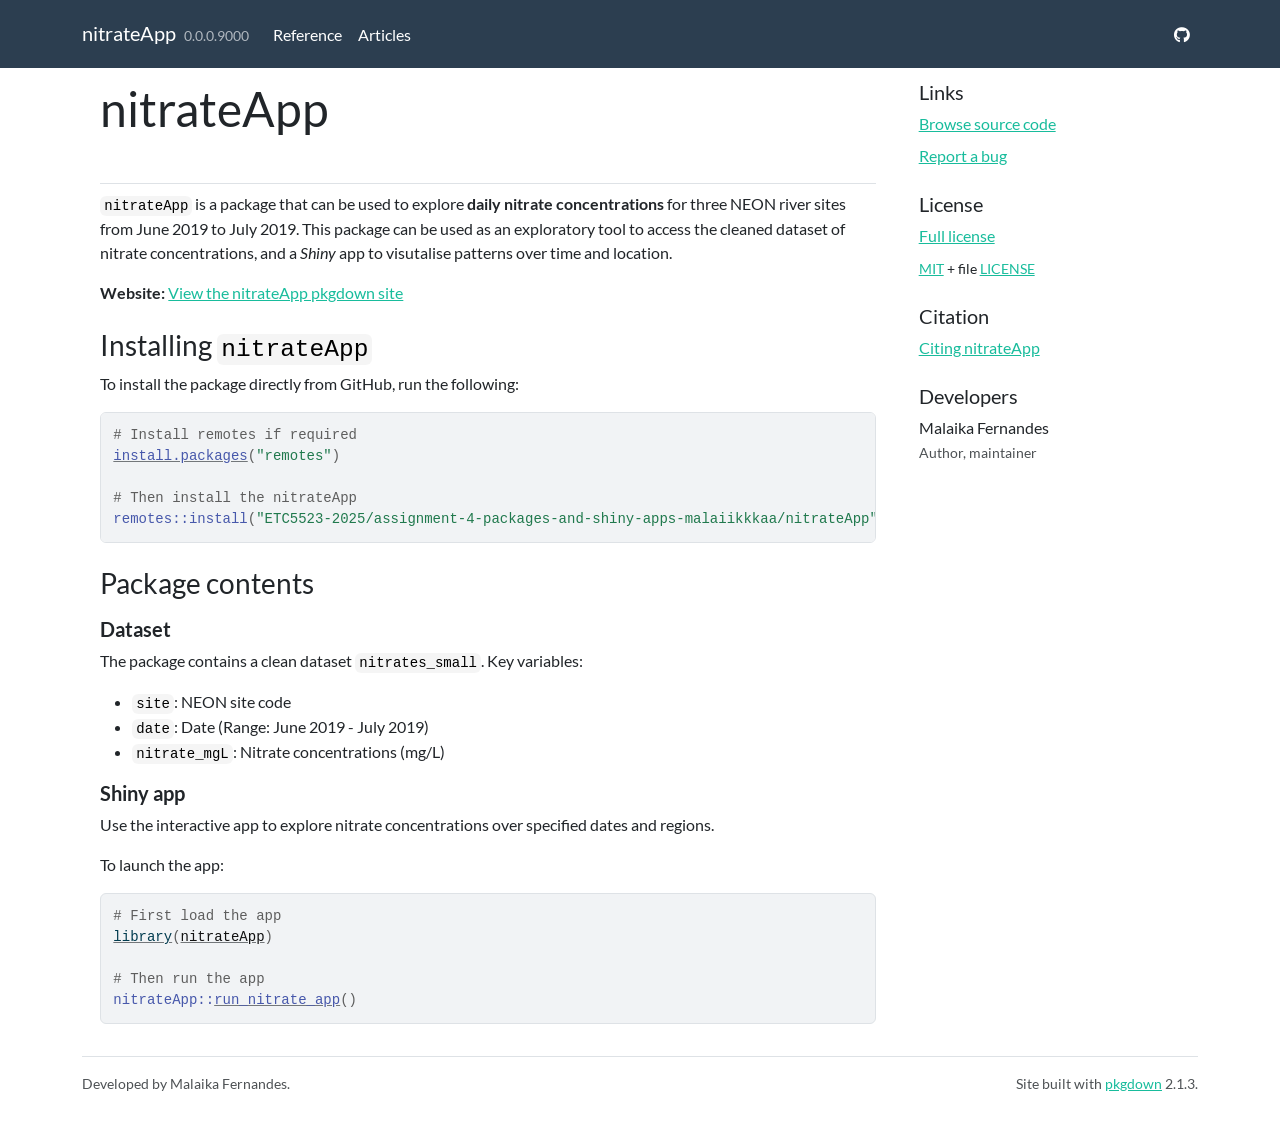
==== docs/index.html @ 84262675 "Stop ignoring docs folder" ====
<!DOCTYPE html>
<!-- Generated by pkgdown: do not edit by hand --><html lang="en">
<head>
<meta http-equiv="Content-Type" content="text/html; charset=UTF-8">
<meta charset="utf-8">
<meta http-equiv="X-UA-Compatible" content="IE=edge">
<meta name="viewport" content="width=device-width, initial-scale=1, shrink-to-fit=no">
<title>Explore Nitrate Concentrations for three NEON sites (June 2019 - July 2019) • nitrateApp</title>
<script src="deps/jquery-3.6.0/jquery-3.6.0.min.js"></script><meta name="viewport" content="width=device-width, initial-scale=1, shrink-to-fit=no">
<link href="deps/bootstrap-5.3.1/bootstrap.min.css" rel="stylesheet">
<script src="deps/bootstrap-5.3.1/bootstrap.bundle.min.js"></script><link href="deps/font-awesome-6.5.2/css/all.min.css" rel="stylesheet">
<link href="deps/font-awesome-6.5.2/css/v4-shims.min.css" rel="stylesheet">
<script src="deps/headroom-0.11.0/headroom.min.js"></script><script src="deps/headroom-0.11.0/jQuery.headroom.min.js"></script><script src="deps/bootstrap-toc-1.0.1/bootstrap-toc.min.js"></script><script src="deps/clipboard.js-2.0.11/clipboard.min.js"></script><script src="deps/search-1.0.0/autocomplete.jquery.min.js"></script><script src="deps/search-1.0.0/fuse.min.js"></script><script src="deps/search-1.0.0/mark.min.js"></script><!-- pkgdown --><script src="pkgdown.js"></script><meta property="og:title" content="Explore Nitrate Concentrations for three NEON sites (June 2019 - July 2019)">
<meta name="description" content="Tools and a Shiny app to explore daily nitrate concentrations for three NEON river sites between June and July 2019. Includes access to a cleaned example dataset and simple visualisations for temporal and site-based patterns.">
<meta property="og:description" content="Tools and a Shiny app to explore daily nitrate concentrations for three NEON river sites between June and July 2019. Includes access to a cleaned example dataset and simple visualisations for temporal and site-based patterns.">
</head>
<body>
    <a href="#main" class="visually-hidden-focusable">Skip to contents</a>


    <nav class="navbar navbar-expand-lg fixed-top bg-primary" data-bs-theme="dark" aria-label="Site navigation"><div class="container">

    <a class="navbar-brand me-2" href="index.html">nitrateApp</a>

    <small class="nav-text text-muted me-auto" data-bs-toggle="tooltip" data-bs-placement="bottom" title="">0.0.0.9000</small>


    <button class="navbar-toggler" type="button" data-bs-toggle="collapse" data-bs-target="#navbar" aria-controls="navbar" aria-expanded="false" aria-label="Toggle navigation">
      <span class="navbar-toggler-icon"></span>
    </button>

    <div id="navbar" class="collapse navbar-collapse ms-3">
      <ul class="navbar-nav me-auto">
<li class="nav-item"><a class="nav-link" href="reference/index.html">Reference</a></li>
<li class="nav-item"><a class="nav-link" href="articles/index.html">Articles</a></li>
      </ul>
<ul class="navbar-nav">
<li class="nav-item"><a class="nav-link" href="https://etc5523-2025.github.io/assignment-4-packages-and-shiny-apps-malaiikkkaa/"><span class="fa fab fa-github"></span></a></li>
      </ul>
</div>


  </div>
</nav><div class="container template-home">
<div class="row">
  <main id="main" class="col-md-9"><div class="section level1">
<div class="page-header"><h1 id="nitrateapp">nitrateApp<a class="anchor" aria-label="anchor" href="#nitrateapp"></a>
</h1></div>
<p><code>nitrateApp</code> is a package that can be used to explore <strong>daily nitrate concentrations</strong> for three NEON river sites from June 2019 to July 2019. This package can be used as an exploratory tool to access the cleaned dataset of nitrate concentrations, and a <em>Shiny</em> app to visutalise patterns over time and location.</p>
<p><strong>Website:</strong> <a href="https://ETC5523-2025.github.io/assignment-4-packages-and-shiny-apps-malaiikkkaa/" class="external-link">View the nitrateApp pkgdown site</a></p>
<!-- badges: start -->
<!-- badges: end -->
<div class="section level2">
<h2 id="installing-nitrateapp">Installing <code>nitrateApp</code>
<a class="anchor" aria-label="anchor" href="#installing-nitrateapp"></a>
</h2>
<p>To install the package directly from GitHub, run the following:</p>
<div class="sourceCode" id="cb1"><pre class="downlit sourceCode r">
<code class="sourceCode R"><span><span class="co"># Install remotes if required</span></span>
<span><span class="fu"><a href="https://rdrr.io/r/utils/install.packages.html" class="external-link">install.packages</a></span><span class="op">(</span><span class="st">"remotes"</span><span class="op">)</span></span>
<span></span>
<span><span class="co"># Then install the nitrateApp</span></span>
<span><span class="fu">remotes</span><span class="fu">::</span><span class="fu">install</span><span class="op">(</span><span class="st">"ETC5523-2025/assignment-4-packages-and-shiny-apps-malaiikkkaa/nitrateApp"</span><span class="op">)</span></span></code></pre></div>
</div>
<div class="section level2">
<h2 id="package-contents">Package contents<a class="anchor" aria-label="anchor" href="#package-contents"></a>
</h2>
<div class="section level3">
<h3 id="dataset">Dataset<a class="anchor" aria-label="anchor" href="#dataset"></a>
</h3>
<p>The package contains a clean dataset <code>nitrates_small</code>. Key variables:</p>
<ul>
<li>
<code>site</code>: NEON site code</li>
<li>
<code>date</code>: Date (Range: June 2019 - July 2019)</li>
<li>
<code>nitrate_mgL</code>: Nitrate concentrations (mg/L)</li>
</ul>
</div>
<div class="section level3">
<h3 id="shiny-app">Shiny app<a class="anchor" aria-label="anchor" href="#shiny-app"></a>
</h3>
<p>Use the interactive app to explore nitrate concentrations over specified dates and regions.</p>
<p>To launch the app:</p>
<div class="sourceCode" id="cb2"><pre class="downlit sourceCode r">
<code class="sourceCode R"><span><span class="co"># First load the app</span></span>
<span><span class="kw"><a href="https://rdrr.io/r/base/library.html" class="external-link">library</a></span><span class="op">(</span><span class="va"><a href="https://github.com/ETC5523-2025/assignment-4-packages-and-shiny-apps-malaiikkkaa" class="external-link">nitrateApp</a></span><span class="op">)</span></span>
<span></span>
<span><span class="co"># Then run the app</span></span>
<span><span class="fu">nitrateApp</span><span class="fu">::</span><span class="fu"><a href="reference/run_nitrate_app.html">run_nitrate_app</a></span><span class="op">(</span><span class="op">)</span></span></code></pre></div>
</div>
</div>
</div>
  </main><aside class="col-md-3"><div class="links">
<h2 data-toc-skip>Links</h2>
<ul class="list-unstyled">
<li><a href="https://github.com/ETC5523-2025/assignment-4-packages-and-shiny-apps-malaiikkkaa/" class="external-link">Browse source code</a></li>
<li><a href="https://github.com/ETC5523-2025/assignment-4-packages-and-shiny-apps-malaiikkkaa/issues" class="external-link">Report a bug</a></li>
</ul>
</div>

<div class="license">
<h2 data-toc-skip>License</h2>
<ul class="list-unstyled">
<li><a href="LICENSE.html">Full license</a></li>
<li><small><a href="https://opensource.org/licenses/mit-license.php" class="external-link">MIT</a> + file <a href="LICENSE-text.html">LICENSE</a></small></li>
</ul>
</div>


<div class="citation">
<h2 data-toc-skip>Citation</h2>
<ul class="list-unstyled">
<li><a href="authors.html#citation">Citing nitrateApp</a></li>
</ul>
</div>

<div class="developers">
<h2 data-toc-skip>Developers</h2>
<ul class="list-unstyled">
<li>Malaika Fernandes <br><small class="roles"> Author, maintainer </small>   </li>
</ul>
</div>



  </aside>
</div>


    <footer><div class="pkgdown-footer-left">
  <p>Developed by Malaika Fernandes.</p>
</div>

<div class="pkgdown-footer-right">
  <p>Site built with <a href="https://pkgdown.r-lib.org/" class="external-link">pkgdown</a> 2.1.3.</p>
</div>

    </footer>
</div>





  </body>
</html>
---- docs/deps/font-awesome-6.5.2/css/v4-shims.min.css ----
/*!
 * Font Awesome Free 6.5.2 by @fontawesome - https://fontawesome.com
 * License - https://fontawesome.com/license/free (Icons: CC BY 4.0, Fonts: SIL OFL 1.1, Code: MIT License)
 * Copyright 2024 Fonticons, Inc.
 */
.fa.fa-glass:before{content:"\f000"}.fa.fa-envelope-o{font-family:"Font Awesome 6 Free";font-weight:400}.fa.fa-envelope-o:before{content:"\f0e0"}.fa.fa-star-o{font-family:"Font Awesome 6 Free";font-weight:400}.fa.fa-star-o:before{content:"\f005"}.fa.fa-close:before,.fa.fa-remove:before{content:"\f00d"}.fa.fa-gear:before{content:"\f013"}.fa.fa-trash-o{font-family:"Font Awesome 6 Free";font-weight:400}.fa.fa-trash-o:before{content:"\f2ed"}.fa.fa-home:before{content:"\f015"}.fa.fa-file-o{font-family:"Font Awesome 6 Free";font-weight:400}.fa.fa-file-o:before{content:"\f15b"}.fa.fa-clock-o{font-family:"Font Awesome 6 Free";font-weight:400}.fa.fa-clock-o:before{content:"\f017"}.fa.fa-arrow-circle-o-down{font-family:"Font Awesome 6 Free";font-weight:400}.fa.fa-arrow-circle-o-down:before{content:"\f358"}.fa.fa-arrow-circle-o-up{font-family:"Font Awesome 6 Free";font-weight:400}.fa.fa-arrow-circle-o-up:before{content:"\f35b"}.fa.fa-play-circle-o{font-family:"Font Awesome 6 Free";font-weight:400}.fa.fa-play-circle-o:before{content:"\f144"}.fa.fa-repeat:before,.fa.fa-rotate-right:before{content:"\f01e"}.fa.fa-refresh:before{content:"\f021"}.fa.fa-list-alt{font-family:"Font Awesome 6 Free";font-weight:400}.fa.fa-list-alt:before{content:"\f022"}.fa.fa-dedent:before{content:"\f03b"}.fa.fa-video-camera:before{content:"\f03d"}.fa.fa-picture-o{font-family:"Font Awesome 6 Free";font-weight:400}.fa.fa-picture-o:before{content:"\f03e"}.fa.fa-photo{font-family:"Font Awesome 6 Free";font-weight:400}.fa.fa-photo:before{content:"\f03e"}.fa.fa-image{font-family:"Font Awesome 6 Free";font-weight:400}.fa.fa-image:before{content:"\f03e"}.fa.fa-map-marker:before{content:"\f3c5"}.fa.fa-pencil-square-o{font-family:"Font Awesome 6 Free";font-weight:400}.fa.fa-pencil-square-o:before{content:"\f044"}.fa.fa-edit{font-family:"Font Awesome 6 Free";font-weight:400}.fa.fa-edit:before{content:"\f044"}.fa.fa-share-square-o:before{content:"\f14d"}.fa.fa-check-square-o{font-family:"Font Awesome 6 Free";font-weight:400}.fa.fa-check-square-o:before{content:"\f14a"}.fa.fa-arrows:before{content:"\f0b2"}.fa.fa-times-circle-o{font-family:"Font Awesome 6 Free";font-weight:400}.fa.fa-times-circle-o:before{content:"\f057"}.fa.fa-check-circle-o{font-family:"Font Awesome 6 Free";font-weight:400}.fa.fa-check-circle-o:before{content:"\f058"}.fa.fa-mail-forward:before{content:"\f064"}.fa.fa-expand:before{content:"\f424"}.fa.fa-compress:before{content:"\f422"}.fa.fa-eye,.fa.fa-eye-slash{font-family:"Font Awesome 6 Free";font-weight:400}.fa.fa-warning:before{content:"\f071"}.fa.fa-calendar:before{content:"\f073"}.fa.fa-arrows-v:before{content:"\f338"}.fa.fa-arrows-h:before{content:"\f337"}.fa.fa-bar-chart-o:before,.fa.fa-bar-chart:before{content:"\e0e3"}.fa.fa-twitter-square{font-family:"Font Awesome 6 Brands";font-weight:400}.fa.fa-twitter-square:before{content:"\f081"}.fa.fa-facebook-square{font-family:"Font Awesome 6 Brands";font-weight:400}.fa.fa-facebook-square:before{content:"\f082"}.fa.fa-gears:before{content:"\f085"}.fa.fa-thumbs-o-up{font-family:"Font Awesome 6 Free";font-weight:400}.fa.fa-thumbs-o-up:before{content:"\f164"}.fa.fa-thumbs-o-down{font-family:"Font Awesome 6 Free";font-weight:400}.fa.fa-thumbs-o-down:before{content:"\f165"}.fa.fa-heart-o{font-family:"Font Awesome 6 Free";font-weight:400}.fa.fa-heart-o:before{content:"\f004"}.fa.fa-sign-out:before{content:"\f2f5"}.fa.fa-linkedin-square{font-family:"Font Awesome 6 Brands";font-weight:400}.fa.fa-linkedin-square:before{content:"\f08c"}.fa.fa-thumb-tack:before{content:"\f08d"}.fa.fa-external-link:before{content:"\f35d"}.fa.fa-sign-in:before{content:"\f2f6"}.fa.fa-github-square{font-family:"Font Awesome 6 Brands";font-weight:400}.fa.fa-github-square:before{content:"\f092"}.fa.fa-lemon-o{font-family:"Font Awesome 6 Free";font-weight:400}.fa.fa-lemon-o:before{content:"\f094"}.fa.fa-square-o{font-family:"Font Awesome 6 Free";font-weight:400}.fa.fa-square-o:before{content:"\f0c8"}.fa.fa-bookmark-o{font-family:"Font Awesome 6 Free";font-weight:400}.fa.fa-bookmark-o:before{content:"\f02e"}.fa.fa-facebook,.fa.fa-twitter{font-family:"Font Awesome 6 Brands";font-weight:400}.fa.fa-facebook:before{content:"\f39e"}.fa.fa-facebook-f{font-family:"Font Awesome 6 Brands";font-weight:400}.fa.fa-facebook-f:before{content:"\f39e"}.fa.fa-github{font-family:"Font Awesome 6 Brands";font-weight:400}.fa.fa-credit-card{font-family:"Font Awesome 6 Free";font-weight:400}.fa.fa-feed:before{content:"\f09e"}.fa.fa-hdd-o{font-family:"Font Awesome 6 Free";font-weight:400}.fa.fa-hdd-o:before{content:"\f0a0"}.fa.fa-hand-o-right{font-family:"Font Awesome 6 Free";font-weight:400}.fa.fa-hand-o-right:before{content:"\f0a4"}.fa.fa-hand-o-left{font-family:"Font Awesome 6 Free";font-weight:400}.fa.fa-hand-o-left:before{content:"\f0a5"}.fa.fa-hand-o-up{font-family:"Font Awesome 6 Free";font-weight:400}.fa.fa-hand-o-up:before{content:"\f0a6"}.fa.fa-hand-o-down{font-family:"Font Awesome 6 Free";font-weight:400}.fa.fa-hand-o-down:before{content:"\f0a7"}.fa.fa-globe:before{content:"\f57d"}.fa.fa-tasks:before{content:"\f828"}.fa.fa-arrows-alt:before{content:"\f31e"}.fa.fa-group:before{content:"\f0c0"}.fa.fa-chain:before{content:"\f0c1"}.fa.fa-cut:before{content:"\f0c4"}.fa.fa-files-o{font-family:"Font Awesome 6 Free";font-weight:400}.fa.fa-files-o:before{content:"\f0c5"}.fa.fa-floppy-o{font-family:"Font Awesome 6 Free";font-weight:400}.fa.fa-floppy-o:before{content:"\f0c7"}.fa.fa-save{font-family:"Font Awesome 6 Free";font-weight:400}.fa.fa-save:before{content:"\f0c7"}.fa.fa-navicon:before,.fa.fa-reorder:before{content:"\f0c9"}.fa.fa-magic:before{content:"\e2ca"}.fa.fa-pinterest,.fa.fa-pinterest-square{font-family:"Font Awesome 6 Brands";font-weight:400}.fa.fa-pinterest-square:before{content:"\f0d3"}.fa.fa-google-plus-square{font-family:"Font Awesome 6 Brands";font-weight:400}.fa.fa-google-plus-square:before{content:"\f0d4"}.fa.fa-google-plus{font-family:"Font Awesome 6 Brands";font-weight:400}.fa.fa-google-plus:before{content:"\f0d5"}.fa.fa-money:before{content:"\f3d1"}.fa.fa-unsorted:before{content:"\f0dc"}.fa.fa-sort-desc:before{content:"\f0dd"}.fa.fa-sort-asc:before{content:"\f0de"}.fa.fa-linkedin{font-family:"Font Awesome 6 Brands";font-weight:400}.fa.fa-linkedin:before{content:"\f0e1"}.fa.fa-rotate-left:before{content:"\f0e2"}.fa.fa-legal:before{content:"\f0e3"}.fa.fa-dashboard:before,.fa.fa-tachometer:before{content:"\f625"}.fa.fa-comment-o{font-family:"Font Awesome 6 Free";font-weight:400}.fa.fa-comment-o:before{content:"\f075"}.fa.fa-comments-o{font-family:"Font Awesome 6 Free";font-weight:400}.fa.fa-comments-o:before{content:"\f086"}.fa.fa-flash:before{content:"\f0e7"}.fa.fa-clipboard:before{content:"\f0ea"}.fa.fa-lightbulb-o{font-family:"Font Awesome 6 Free";font-weight:400}.fa.fa-lightbulb-o:before{content:"\f0eb"}.fa.fa-exchange:before{content:"\f362"}.fa.fa-cloud-download:before{content:"\f0ed"}.fa.fa-cloud-upload:before{content:"\f0ee"}.fa.fa-bell-o{font-family:"Font Awesome 6 Free";font-weight:400}.fa.fa-bell-o:before{content:"\f0f3"}.fa.fa-cutlery:before{content:"\f2e7"}.fa.fa-file-text-o{font-family:"Font Awesome 6 Free";font-weight:400}.fa.fa-file-text-o:before{content:"\f15c"}.fa.fa-building-o{font-family:"Font Awesome 6 Free";font-weight:400}.fa.fa-building-o:before{content:"\f1ad"}.fa.fa-hospital-o{font-family:"Font Awesome 6 Free";font-weight:400}.fa.fa-hospital-o:before{content:"\f0f8"}.fa.fa-tablet:before{content:"\f3fa"}.fa.fa-mobile-phone:before,.fa.fa-mobile:before{content:"\f3cd"}.fa.fa-circle-o{font-family:"Font Awesome 6 Free";font-weight:400}.fa.fa-circle-o:before{content:"\f111"}.fa.fa-mail-reply:before{content:"\f3e5"}.fa.fa-github-alt{font-family:"Font Awesome 6 Brands";font-weight:400}.fa.fa-folder-o{font-family:"Font Awesome 6 Free";font-weight:400}.fa.fa-folder-o:before{content:"\f07b"}.fa.fa-folder-open-o{font-family:"Font Awesome 6 Free";font-weight:400}.fa.fa-folder-open-o:before{content:"\f07c"}.fa.fa-smile-o{font-family:"Font Awesome 6 Free";font-weight:400}.fa.fa-smile-o:before{content:"\f118"}.fa.fa-frown-o{font-family:"Font Awesome 6 Free";font-weight:400}.fa.fa-frown-o:before{content:"\f119"}.fa.fa-meh-o{font-family:"Font Awesome 6 Free";font-weight:400}.fa.fa-meh-o:before{content:"\f11a"}.fa.fa-keyboard-o{font-family:"Font Awesome 6 Free";font-weight:400}.fa.fa-keyboard-o:before{content:"\f11c"}.fa.fa-flag-o{font-family:"Font Awesome 6 Free";font-weight:400}.fa.fa-flag-o:before{content:"\f024"}.fa.fa-mail-reply-all:before{content:"\f122"}.fa.fa-star-half-o{font-family:"Font Awesome 6 Free";font-weight:400}.fa.fa-star-half-o:before{content:"\f5c0"}.fa.fa-star-half-empty{font-family:"Font Awesome 6 Free";font-weight:400}.fa.fa-star-half-empty:before{content:"\f5c0"}.fa.fa-star-half-full{font-family:"Font Awesome 6 Free";font-weight:400}.fa.fa-star-half-full:before{content:"\f5c0"}.fa.fa-code-fork:before{content:"\f126"}.fa.fa-chain-broken:before,.fa.fa-unlink:before{content:"\f127"}.fa.fa-calendar-o{font-family:"Font Awesome 6 Free";font-weight:400}.fa.fa-calendar-o:before{content:"\f133"}.fa.fa-css3,.fa.fa-html5,.fa.fa-maxcdn{font-family:"Font Awesome 6 Brands";font-weight:400}.fa.fa-unlock-alt:before{content:"\f09c"}.fa.fa-minus-square-o{font-family:"Font Awesome 6 Free";font-weight:400}.fa.fa-minus-square-o:before{content:"\f146"}.fa.fa-level-up:before{content:"\f3bf"}.fa.fa-level-down:before{content:"\f3be"}.fa.fa-pencil-square:before{content:"\f14b"}.fa.fa-external-link-square:before{content:"\f360"}.fa.fa-compass{font-family:"Font Awesome 6 Free";font-weight:400}.fa.fa-caret-square-o-down{font-family:"Font Awesome 6 Free";font-weight:400}.fa.fa-caret-square-o-down:before{content:"\f150"}.fa.fa-toggle-down{font-family:"Font Awesome 6 Free";font-weight:400}.fa.fa-toggle-down:before{content:"\f150"}.fa.fa-caret-square-o-up{font-family:"Font Awesome 6 Free";font-weight:400}.fa.fa-caret-square-o-up:before{content:"\f151"}.fa.fa-toggle-up{font-family:"Font Awesome 6 Free";font-weight:400}.fa.fa-toggle-up:before{content:"\f151"}.fa.fa-caret-square-o-right{font-family:"Font Awesome 6 Free";font-weight:400}.fa.fa-caret-square-o-right:before{content:"\f152"}.fa.fa-toggle-right{font-family:"Font Awesome 6 Free";font-weight:400}.fa.fa-toggle-right:before{content:"\f152"}.fa.fa-eur:before,.fa.fa-euro:before{content:"\f153"}.fa.fa-gbp:before{content:"\f154"}.fa.fa-dollar:before,.fa.fa-usd:before{content:"\24"}.fa.fa-inr:before,.fa.fa-rupee:before{content:"\e1bc"}.fa.fa-cny:before,.fa.fa-jpy:before,.fa.fa-rmb:before,.fa.fa-yen:before{content:"\f157"}.fa.fa-rouble:before,.fa.fa-rub:before,.fa.fa-ruble:before{content:"\f158"}.fa.fa-krw:before,.fa.fa-won:before{content:"\f159"}.fa.fa-bitcoin,.fa.fa-btc{font-family:"Font Awesome 6 Brands";font-weight:400}.fa.fa-bitcoin:before{content:"\f15a"}.fa.fa-file-text:before{content:"\f15c"}.fa.fa-sort-alpha-asc:before{content:"\f15d"}.fa.fa-sort-alpha-desc:before{content:"\f881"}.fa.fa-sort-amount-asc:before{content:"\f884"}.fa.fa-sort-amount-desc:before{content:"\f160"}.fa.fa-sort-numeric-asc:before{content:"\f162"}.fa.fa-sort-numeric-desc:before{content:"\f886"}.fa.fa-youtube-square{font-family:"Font Awesome 6 Brands";font-weight:400}.fa.fa-youtube-square:before{content:"\f431"}.fa.fa-xing,.fa.fa-xing-square,.fa.fa-youtube{font-family:"Font Awesome 6 Brands";font-weight:400}.fa.fa-xing-square:before{content:"\f169"}.fa.fa-youtube-play{font-family:"Font Awesome 6 Brands";font-weight:400}.fa.fa-youtube-play:before{content:"\f167"}.fa.fa-adn,.fa.fa-bitbucket,.fa.fa-bitbucket-square,.fa.fa-dropbox,.fa.fa-flickr,.fa.fa-instagram,.fa.fa-stack-overflow{font-family:"Font Awesome 6 Brands";font-weight:400}.fa.fa-bitbucket-square:before{content:"\f171"}.fa.fa-tumblr,.fa.fa-tumblr-square{font-family:"Font Awesome 6 Brands";font-weight:400}.fa.fa-tumblr-square:before{content:"\f174"}.fa.fa-long-arrow-down:before{content:"\f309"}.fa.fa-long-arrow-up:before{content:"\f30c"}.fa.fa-long-arrow-left:before{content:"\f30a"}.fa.fa-long-arrow-right:before{content:"\f30b"}.fa.fa-android,.fa.fa-apple,.fa.fa-dribbble,.fa.fa-foursquare,.fa.fa-gittip,.fa.fa-gratipay,.fa.fa-linux,.fa.fa-skype,.fa.fa-trello,.fa.fa-windows{font-family:"Font Awesome 6 Brands";font-weight:400}.fa.fa-gittip:before{content:"\f184"}.fa.fa-sun-o{font-family:"Font Awesome 6 Free";font-weight:400}.fa.fa-sun-o:before{content:"\f185"}.fa.fa-moon-o{font-family:"Font Awesome 6 Free";font-weight:400}.fa.fa-moon-o:before{content:"\f186"}.fa.fa-pagelines,.fa.fa-renren,.fa.fa-stack-exchange,.fa.fa-vk,.fa.fa-weibo{font-family:"Font Awesome 6 Brands";font-weight:400}.fa.fa-arrow-circle-o-right{font-family:"Font Awesome 6 Free";font-weight:400}.fa.fa-arrow-circle-o-right:before{content:"\f35a"}.fa.fa-arrow-circle-o-left{font-family:"Font Awesome 6 Free";font-weight:400}.fa.fa-arrow-circle-o-left:before{content:"\f359"}.fa.fa-caret-square-o-left{font-family:"Font Awesome 6 Free";font-weight:400}.fa.fa-caret-square-o-left:before{content:"\f191"}.fa.fa-toggle-left{font-family:"Font Awesome 6 Free";font-weight:400}.fa.fa-toggle-left:before{content:"\f191"}.fa.fa-dot-circle-o{font-family:"Font Awesome 6 Free";font-weight:400}.fa.fa-dot-circle-o:before{content:"\f192"}.fa.fa-vimeo-square{font-family:"Font Awesome 6 Brands";font-weight:400}.fa.fa-vimeo-square:before{content:"\f194"}.fa.fa-try:before,.fa.fa-turkish-lira:before{content:"\e2bb"}.fa.fa-plus-square-o{font-family:"Font Awesome 6 Free";font-weight:400}.fa.fa-plus-square-o:before{content:"\f0fe"}.fa.fa-openid,.fa.fa-slack,.fa.fa-wordpress{font-family:"Font Awesome 6 Brands";font-weight:400}.fa.fa-bank:before,.fa.fa-institution:before{content:"\f19c"}.fa.fa-mortar-board:before{content:"\f19d"}.fa.fa-google,.fa.fa-reddit,.fa.fa-reddit-square,.fa.fa-yahoo{font-family:"Font Awesome 6 Brands";font-weight:400}.fa.fa-reddit-square:before{content:"\f1a2"}.fa.fa-behance,.fa.fa-behance-square,.fa.fa-delicious,.fa.fa-digg,.fa.fa-drupal,.fa.fa-joomla,.fa.fa-pied-piper-alt,.fa.fa-pied-piper-pp,.fa.fa-stumbleupon,.fa.fa-stumbleupon-circle{font-family:"Font Awesome 6 Brands";font-weight:400}.fa.fa-behance-square:before{content:"\f1b5"}.fa.fa-steam,.fa.fa-steam-square{font-family:"Font Awesome 6 Brands";font-weight:400}.fa.fa-steam-square:before{content:"\f1b7"}.fa.fa-automobile:before{content:"\f1b9"}.fa.fa-cab:before{content:"\f1ba"}.fa.fa-deviantart,.fa.fa-soundcloud,.fa.fa-spotify{font-family:"Font Awesome 6 Brands";font-weight:400}.fa.fa-file-pdf-o{font-family:"Font Awesome 6 Free";font-weight:400}.fa.fa-file-pdf-o:before{content:"\f1c1"}.fa.fa-file-word-o{font-family:"Font Awesome 6 Free";font-weight:400}.fa.fa-file-word-o:before{content:"\f1c2"}.fa.fa-file-excel-o{font-family:"Font Awesome 6 Free";font-weight:400}.fa.fa-file-excel-o:before{content:"\f1c3"}.fa.fa-file-powerpoint-o{font-family:"Font Awesome 6 Free";font-weight:400}.fa.fa-file-powerpoint-o:before{content:"\f1c4"}.fa.fa-file-image-o{font-family:"Font Awesome 6 Free";font-weight:400}.fa.fa-file-image-o:before{content:"\f1c5"}.fa.fa-file-photo-o{font-family:"Font Awesome 6 Free";font-weight:400}.fa.fa-file-photo-o:before{content:"\f1c5"}.fa.fa-file-picture-o{font-family:"Font Awesome 6 Free";font-weight:400}.fa.fa-file-picture-o:before{content:"\f1c5"}.fa.fa-file-archive-o{font-family:"Font Awesome 6 Free";font-weight:400}.fa.fa-file-archive-o:before{content:"\f1c6"}.fa.fa-file-zip-o{font-family:"Font Awesome 6 Free";font-weight:400}.fa.fa-file-zip-o:before{content:"\f1c6"}.fa.fa-file-audio-o{font-family:"Font Awesome 6 Free";font-weight:400}.fa.fa-file-audio-o:before{content:"\f1c7"}.fa.fa-file-sound-o{font-family:"Font Awesome 6 Free";font-weight:400}.fa.fa-file-sound-o:before{content:"\f1c7"}.fa.fa-file-video-o{font-family:"Font Awesome 6 Free";font-weight:400}.fa.fa-file-video-o:before{content:"\f1c8"}.fa.fa-file-movie-o{font-family:"Font Awesome 6 Free";font-weight:400}.fa.fa-file-movie-o:before{content:"\f1c8"}.fa.fa-file-code-o{font-family:"Font Awesome 6 Free";font-weight:400}.fa.fa-file-code-o:before{content:"\f1c9"}.fa.fa-codepen,.fa.fa-jsfiddle,.fa.fa-vine{font-family:"Font Awesome 6 Brands";font-weight:400}.fa.fa-life-bouy:before,.fa.fa-life-buoy:before,.fa.fa-life-saver:before,.fa.fa-support:before{content:"\f1cd"}.fa.fa-circle-o-notch:before{content:"\f1ce"}.fa.fa-ra,.fa.fa-rebel{font-family:"Font Awesome 6 Brands";font-weight:400}.fa.fa-ra:before{content:"\f1d0"}.fa.fa-resistance{font-family:"Font Awesome 6 Brands";font-weight:400}.fa.fa-resistance:before{content:"\f1d0"}.fa.fa-empire,.fa.fa-ge{font-family:"Font Awesome 6 Brands";font-weight:400}.fa.fa-ge:before{content:"\f1d1"}.fa.fa-git-square{font-family:"Font Awesome 6 Brands";font-weight:400}.fa.fa-git-square:before{content:"\f1d2"}.fa.fa-git,.fa.fa-hacker-news,.fa.fa-y-combinator-square{font-family:"Font Awesome 6 Brands";font-weight:400}.fa.fa-y-combinator-square:before{content:"\f1d4"}.fa.fa-yc-square{font-family:"Font Awesome 6 Brands";font-weight:400}.fa.fa-yc-square:before{content:"\f1d4"}.fa.fa-qq,.fa.fa-tencent-weibo,.fa.fa-wechat,.fa.fa-weixin{font-family:"Font Awesome 6 Brands";font-weight:400}.fa.fa-wechat:before{content:"\f1d7"}.fa.fa-send:before{content:"\f1d8"}.fa.fa-paper-plane-o{font-family:"Font Awesome 6 Free";font-weight:400}.fa.fa-paper-plane-o:before{content:"\f1d8"}.fa.fa-send-o{font-family:"Font Awesome 6 Free";font-weight:400}.fa.fa-send-o:before{content:"\f1d8"}.fa.fa-circle-thin{font-family:"Font Awesome 6 Free";font-weight:400}.fa.fa-circle-thin:before{content:"\f111"}.fa.fa-header:before{content:"\f1dc"}.fa.fa-futbol-o{font-family:"Font Awesome 6 Free";font-weight:400}.fa.fa-futbol-o:before{content:"\f1e3"}.fa.fa-soccer-ball-o{font-family:"Font Awesome 6 Free";font-weight:400}.fa.fa-soccer-ball-o:before{content:"\f1e3"}.fa.fa-slideshare,.fa.fa-twitch,.fa.fa-yelp{font-family:"Font Awesome 6 Brands";font-weight:400}.fa.fa-newspaper-o{font-family:"Font Awesome 6 Free";font-weight:400}.fa.fa-newspaper-o:before{content:"\f1ea"}.fa.fa-cc-amex,.fa.fa-cc-discover,.fa.fa-cc-mastercard,.fa.fa-cc-paypal,.fa.fa-cc-stripe,.fa.fa-cc-visa,.fa.fa-google-wallet,.fa.fa-paypal{font-family:"Font Awesome 6 Brands";font-weight:400}.fa.fa-bell-slash-o{font-family:"Font Awesome 6 Free";font-weight:400}.fa.fa-bell-slash-o:before{content:"\f1f6"}.fa.fa-trash:before{content:"\f2ed"}.fa.fa-copyright{font-family:"Font Awesome 6 Free";font-weight:400}.fa.fa-eyedropper:before{content:"\f1fb"}.fa.fa-area-chart:before{content:"\f1fe"}.fa.fa-pie-chart:before{content:"\f200"}.fa.fa-line-chart:before{content:"\f201"}.fa.fa-lastfm,.fa.fa-lastfm-square{font-family:"Font Awesome 6 Brands";font-weight:400}.fa.fa-lastfm-square:before{content:"\f203"}.fa.fa-angellist,.fa.fa-ioxhost{font-family:"Font Awesome 6 Brands";font-weight:400}.fa.fa-cc{font-family:"Font Awesome 6 Free";font-weight:400}.fa.fa-cc:before{content:"\f20a"}.fa.fa-ils:before,.fa.fa-shekel:before,.fa.fa-sheqel:before{content:"\f20b"}.fa.fa-buysellads,.fa.fa-connectdevelop,.fa.fa-dashcube,.fa.fa-forumbee,.fa.fa-leanpub,.fa.fa-sellsy,.fa.fa-shirtsinbulk,.fa.fa-simplybuilt,.fa.fa-skyatlas{font-family:"Font Awesome 6 Brands";font-weight:400}.fa.fa-diamond{font-family:"Font Awesome 6 Free";font-weight:400}.fa.fa-diamond:before{content:"\f3a5"}.fa.fa-intersex:before,.fa.fa-transgender:before{content:"\f224"}.fa.fa-transgender-alt:before{content:"\f225"}.fa.fa-facebook-official{font-family:"Font Awesome 6 Brands";font-weight:400}.fa.fa-facebook-official:before{content:"\f09a"}.fa.fa-pinterest-p,.fa.fa-whatsapp{font-family:"Font Awesome 6 Brands";font-weight:400}.fa.fa-hotel:before{content:"\f236"}.fa.fa-medium,.fa.fa-viacoin,.fa.fa-y-combinator,.fa.fa-yc{font-family:"Font Awesome 6 Brands";font-weight:400}.fa.fa-yc:before{content:"\f23b"}.fa.fa-expeditedssl,.fa.fa-opencart,.fa.fa-optin-monster{font-family:"Font Awesome 6 Brands";font-weight:400}.fa.fa-battery-4:before,.fa.fa-battery:before{content:"\f240"}.fa.fa-battery-3:before{content:"\f241"}.fa.fa-battery-2:before{content:"\f242"}.fa.fa-battery-1:before{content:"\f243"}.fa.fa-battery-0:before{content:"\f244"}.fa.fa-object-group,.fa.fa-object-ungroup,.fa.fa-sticky-note-o{font-family:"Font Awesome 6 Free";font-weight:400}.fa.fa-sticky-note-o:before{content:"\f249"}.fa.fa-cc-diners-club,.fa.fa-cc-jcb{font-family:"Font Awesome 6 Brands";font-weight:400}.fa.fa-clone{font-family:"Font Awesome 6 Free";font-weight:400}.fa.fa-hourglass-o:before{content:"\f254"}.fa.fa-hourglass-1:before{content:"\f251"}.fa.fa-hourglass-2:before{content:"\f252"}.fa.fa-hourglass-3:before{content:"\f253"}.fa.fa-hand-rock-o{font-family:"Font Awesome 6 Free";font-weight:400}.fa.fa-hand-rock-o:before{content:"\f255"}.fa.fa-hand-grab-o{font-family:"Font Awesome 6 Free";font-weight:400}.fa.fa-hand-grab-o:before{content:"\f255"}.fa.fa-hand-paper-o{font-family:"Font Awesome 6 Free";font-weight:400}.fa.fa-hand-paper-o:before{content:"\f256"}.fa.fa-hand-stop-o{font-family:"Font Awesome 6 Free";font-weight:400}.fa.fa-hand-stop-o:before{content:"\f256"}.fa.fa-hand-scissors-o{font-family:"Font Awesome 6 Free";font-weight:400}.fa.fa-hand-scissors-o:before{content:"\f257"}.fa.fa-hand-lizard-o{font-family:"Font Awesome 6 Free";font-weight:400}.fa.fa-hand-lizard-o:before{content:"\f258"}.fa.fa-hand-spock-o{font-family:"Font Awesome 6 Free";font-weight:400}.fa.fa-hand-spock-o:before{content:"\f259"}.fa.fa-hand-pointer-o{font-family:"Font Awesome 6 Free";font-weight:400}.fa.fa-hand-pointer-o:before{content:"\f25a"}.fa.fa-hand-peace-o{font-family:"Font Awesome 6 Free";font-weight:400}.fa.fa-hand-peace-o:before{content:"\f25b"}.fa.fa-registered{font-family:"Font Awesome 6 Free";font-weight:400}.fa.fa-creative-commons,.fa.fa-gg,.fa.fa-gg-circle,.fa.fa-odnoklassniki,.fa.fa-odnoklassniki-square{font-family:"Font Awesome 6 Brands";font-weight:400}.fa.fa-odnoklassniki-square:before{content:"\f264"}.fa.fa-chrome,.fa.fa-firefox,.fa.fa-get-pocket,.fa.fa-internet-explorer,.fa.fa-opera,.fa.fa-safari,.fa.fa-wikipedia-w{font-family:"Font Awesome 6 Brands";font-weight:400}.fa.fa-television:before{content:"\f26c"}.fa.fa-500px,.fa.fa-amazon,.fa.fa-contao{font-family:"Font Awesome 6 Brands";font-weight:400}.fa.fa-calendar-plus-o{font-family:"Font Awesome 6 Free";font-weight:400}.fa.fa-calendar-plus-o:before{content:"\f271"}.fa.fa-calendar-minus-o{font-family:"Font Awesome 6 Free";font-weight:400}.fa.fa-calendar-minus-o:before{content:"\f272"}.fa.fa-calendar-times-o{font-family:"Font Awesome 6 Free";font-weight:400}.fa.fa-calendar-times-o:before{content:"\f273"}.fa.fa-calendar-check-o{font-family:"Font Awesome 6 Free";font-weight:400}.fa.fa-calendar-check-o:before{content:"\f274"}.fa.fa-map-o{font-family:"Font Awesome 6 Free";font-weight:400}.fa.fa-map-o:before{content:"\f279"}.fa.fa-commenting:before{content:"\f4ad"}.fa.fa-commenting-o{font-family:"Font Awesome 6 Free";font-weight:400}.fa.fa-commenting-o:before{content:"\f4ad"}.fa.fa-houzz,.fa.fa-vimeo{font-family:"Font Awesome 6 Brands";font-weight:400}.fa.fa-vimeo:before{content:"\f27d"}.fa.fa-black-tie,.fa.fa-edge,.fa.fa-fonticons,.fa.fa-reddit-alien{font-family:"Font Awesome 6 Brands";font-weight:400}.fa.fa-credit-card-alt:before{content:"\f09d"}.fa.fa-codiepie,.fa.fa-fort-awesome,.fa.fa-mixcloud,.fa.fa-modx,.fa.fa-product-hunt,.fa.fa-scribd,.fa.fa-usb{font-family:"Font Awesome 6 Brands";font-weight:400}.fa.fa-pause-circle-o{font-family:"Font Awesome 6 Free";font-weight:400}.fa.fa-pause-circle-o:before{content:"\f28b"}.fa.fa-stop-circle-o{font-family:"Font Awesome 6 Free";font-weight:400}.fa.fa-stop-circle-o:before{content:"\f28d"}.fa.fa-bluetooth,.fa.fa-bluetooth-b,.fa.fa-envira,.fa.fa-gitlab,.fa.fa-wheelchair-alt,.fa.fa-wpbeginner,.fa.fa-wpforms{font-family:"Font Awesome 6 Brands";font-weight:400}.fa.fa-wheelchair-alt:before{content:"\f368"}.fa.fa-question-circle-o{font-family:"Font Awesome 6 Free";font-weight:400}.fa.fa-question-circle-o:before{content:"\f059"}.fa.fa-volume-control-phone:before{content:"\f2a0"}.fa.fa-asl-interpreting:before{content:"\f2a3"}.fa.fa-deafness:before,.fa.fa-hard-of-hearing:before{content:"\f2a4"}.fa.fa-glide,.fa.fa-glide-g{font-family:"Font Awesome 6 Brands";font-weight:400}.fa.fa-signing:before{content:"\f2a7"}.fa.fa-viadeo,.fa.fa-viadeo-square{font-family:"Font Awesome 6 Brands";font-weight:400}.fa.fa-viadeo-square:before{content:"\f2aa"}.fa.fa-snapchat,.fa.fa-snapchat-ghost{font-family:"Font Awesome 6 Brands";font-weight:400}.fa.fa-snapchat-ghost:before{content:"\f2ab"}.fa.fa-snapchat-square{font-family:"Font Awesome 6 Brands";font-weight:400}.fa.fa-snapchat-square:before{content:"\f2ad"}.fa.fa-first-order,.fa.fa-google-plus-official,.fa.fa-pied-piper,.fa.fa-themeisle,.fa.fa-yoast{font-family:"Font Awesome 6 Brands";font-weight:400}.fa.fa-google-plus-official:before{content:"\f2b3"}.fa.fa-google-plus-circle{font-family:"Font Awesome 6 Brands";font-weight:400}.fa.fa-google-plus-circle:before{content:"\f2b3"}.fa.fa-fa,.fa.fa-font-awesome{font-family:"Font Awesome 6 Brands";font-weight:400}.fa.fa-fa:before{content:"\f2b4"}.fa.fa-handshake-o{font-family:"Font Awesome 6 Free";font-weight:400}.fa.fa-handshake-o:before{content:"\f2b5"}.fa.fa-envelope-open-o{font-family:"Font Awesome 6 Free";font-weight:400}.fa.fa-envelope-open-o:before{content:"\f2b6"}.fa.fa-linode{font-family:"Font Awesome 6 Brands";font-weight:400}.fa.fa-address-book-o{font-family:"Font Awesome 6 Free";font-weight:400}.fa.fa-address-book-o:before{content:"\f2b9"}.fa.fa-vcard:before{content:"\f2bb"}.fa.fa-address-card-o{font-family:"Font Awesome 6 Free";font-weight:400}.fa.fa-address-card-o:before{content:"\f2bb"}.fa.fa-vcard-o{font-family:"Font Awesome 6 Free";font-weight:400}.fa.fa-vcard-o:before{content:"\f2bb"}.fa.fa-user-circle-o{font-family:"Font Awesome 6 Free";font-weight:400}.fa.fa-user-circle-o:before{content:"\f2bd"}.fa.fa-user-o{font-family:"Font Awesome 6 Free";font-weight:400}.fa.fa-user-o:before{content:"\f007"}.fa.fa-id-badge{font-family:"Font Awesome 6 Free";font-weight:400}.fa.fa-drivers-license:before{content:"\f2c2"}.fa.fa-id-card-o{font-family:"Font Awesome 6 Free";font-weight:400}.fa.fa-id-card-o:before{content:"\f2c2"}.fa.fa-drivers-license-o{font-family:"Font Awesome 6 Free";font-weight:400}.fa.fa-drivers-license-o:before{content:"\f2c2"}.fa.fa-free-code-camp,.fa.fa-quora,.fa.fa-telegram{font-family:"Font Awesome 6 Brands";font-weight:400}.fa.fa-thermometer-4:before,.fa.fa-thermometer:before{content:"\f2c7"}.fa.fa-thermometer-3:before{content:"\f2c8"}.fa.fa-thermometer-2:before{content:"\f2c9"}.fa.fa-thermometer-1:before{content:"\f2ca"}.fa.fa-thermometer-0:before{content:"\f2cb"}.fa.fa-bathtub:before,.fa.fa-s15:before{content:"\f2cd"}.fa.fa-window-maximize,.fa.fa-window-restore{font-family:"Font Awesome 6 Free";font-weight:400}.fa.fa-times-rectangle:before{content:"\f410"}.fa.fa-window-close-o{font-family:"Font Awesome 6 Free";font-weight:400}.fa.fa-window-close-o:before{content:"\f410"}.fa.fa-times-rectangle-o{font-family:"Font Awesome 6 Free";font-weight:400}.fa.fa-times-rectangle-o:before{content:"\f410"}.fa.fa-bandcamp,.fa.fa-eercast,.fa.fa-etsy,.fa.fa-grav,.fa.fa-imdb,.fa.fa-ravelry{font-family:"Font Awesome 6 Brands";font-weight:400}.fa.fa-eercast:before{content:"\f2da"}.fa.fa-snowflake-o{font-family:"Font Awesome 6 Free";font-weight:400}.fa.fa-snowflake-o:before{content:"\f2dc"}.fa.fa-meetup,.fa.fa-superpowers,.fa.fa-wpexplorer{font-family:"Font Awesome 6 Brands";font-weight:400}
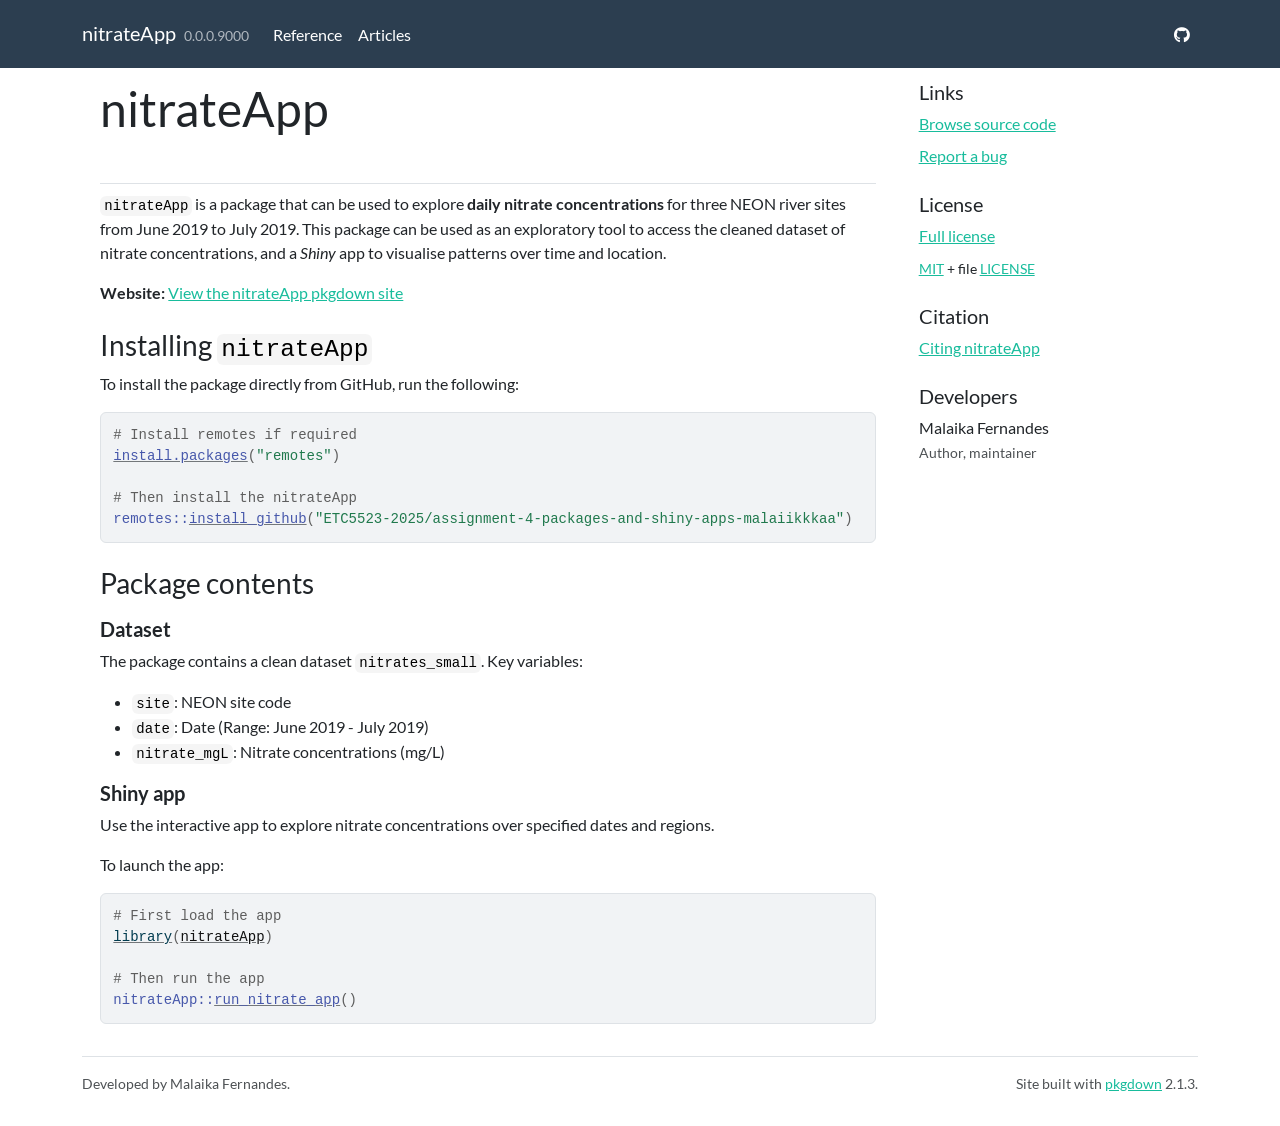
==== commit 9a9447fa: "Final updates: README, docs, vignettes; rebuilt site" ====
--- a/docs/index.html
+++ b/docs/index.html
@@ -11,8 +11,8 @@
 <script src="deps/bootstrap-5.3.1/bootstrap.bundle.min.js"></script><link href="deps/font-awesome-6.5.2/css/all.min.css" rel="stylesheet">
 <link href="deps/font-awesome-6.5.2/css/v4-shims.min.css" rel="stylesheet">
 <script src="deps/headroom-0.11.0/headroom.min.js"></script><script src="deps/headroom-0.11.0/jQuery.headroom.min.js"></script><script src="deps/bootstrap-toc-1.0.1/bootstrap-toc.min.js"></script><script src="deps/clipboard.js-2.0.11/clipboard.min.js"></script><script src="deps/search-1.0.0/autocomplete.jquery.min.js"></script><script src="deps/search-1.0.0/fuse.min.js"></script><script src="deps/search-1.0.0/mark.min.js"></script><!-- pkgdown --><script src="pkgdown.js"></script><meta property="og:title" content="Explore Nitrate Concentrations for three NEON sites (June 2019 - July 2019)">
-<meta name="description" content="Tools and a Shiny app to explore daily nitrate concentrations for three NEON river sites between June and July 2019. Includes access to a cleaned example dataset and simple visualisations for temporal and site-based patterns.">
-<meta property="og:description" content="Tools and a Shiny app to explore daily nitrate concentrations for three NEON river sites between June and July 2019. Includes access to a cleaned example dataset and simple visualisations for temporal and site-based patterns.">
+<meta name="description" content="This pac Shiny app to explore daily nitrate concentrations for three NEON river sites between June and July 2019. Includes access to a cleaned example dataset and simple visualisations for temporal and site-based patterns.">
+<meta property="og:description" content="This pac Shiny app to explore daily nitrate concentrations for three NEON river sites between June and July 2019. Includes access to a cleaned example dataset and simple visualisations for temporal and site-based patterns.">
 </head>
 <body>
     <a href="#main" class="visually-hidden-focusable">Skip to contents</a>
@@ -46,7 +46,7 @@
   <main id="main" class="col-md-9"><div class="section level1">
 <div class="page-header"><h1 id="nitrateapp">nitrateApp<a class="anchor" aria-label="anchor" href="#nitrateapp"></a>
 </h1></div>
-<p><code>nitrateApp</code> is a package that can be used to explore <strong>daily nitrate concentrations</strong> for three NEON river sites from June 2019 to July 2019. This package can be used as an exploratory tool to access the cleaned dataset of nitrate concentrations, and a <em>Shiny</em> app to visutalise patterns over time and location.</p>
+<p><code>nitrateApp</code> is a package that can be used to explore <strong>daily nitrate concentrations</strong> for three NEON river sites from June 2019 to July 2019. This package can be used as an exploratory tool to access the cleaned dataset of nitrate concentrations, and a <em>Shiny</em> app to visualise patterns over time and location.</p>
 <p><strong>Website:</strong> <a href="https://ETC5523-2025.github.io/assignment-4-packages-and-shiny-apps-malaiikkkaa/" class="external-link">View the nitrateApp pkgdown site</a></p>
 <!-- badges: start -->
 <!-- badges: end -->
@@ -60,7 +60,7 @@
 <span><span class="fu"><a href="https://rdrr.io/r/utils/install.packages.html" class="external-link">install.packages</a></span><span class="op">(</span><span class="st">"remotes"</span><span class="op">)</span></span>
 <span></span>
 <span><span class="co"># Then install the nitrateApp</span></span>
-<span><span class="fu">remotes</span><span class="fu">::</span><span class="fu">install</span><span class="op">(</span><span class="st">"ETC5523-2025/assignment-4-packages-and-shiny-apps-malaiikkkaa/nitrateApp"</span><span class="op">)</span></span></code></pre></div>
+<span><span class="fu">remotes</span><span class="fu">::</span><span class="fu"><a href="https://remotes.r-lib.org/reference/install_github.html" class="external-link">install_github</a></span><span class="op">(</span><span class="st">"ETC5523-2025/assignment-4-packages-and-shiny-apps-malaiikkkaa"</span><span class="op">)</span></span></code></pre></div>
 </div>
 <div class="section level2">
 <h2 id="package-contents">Package contents<a class="anchor" aria-label="anchor" href="#package-contents"></a>
